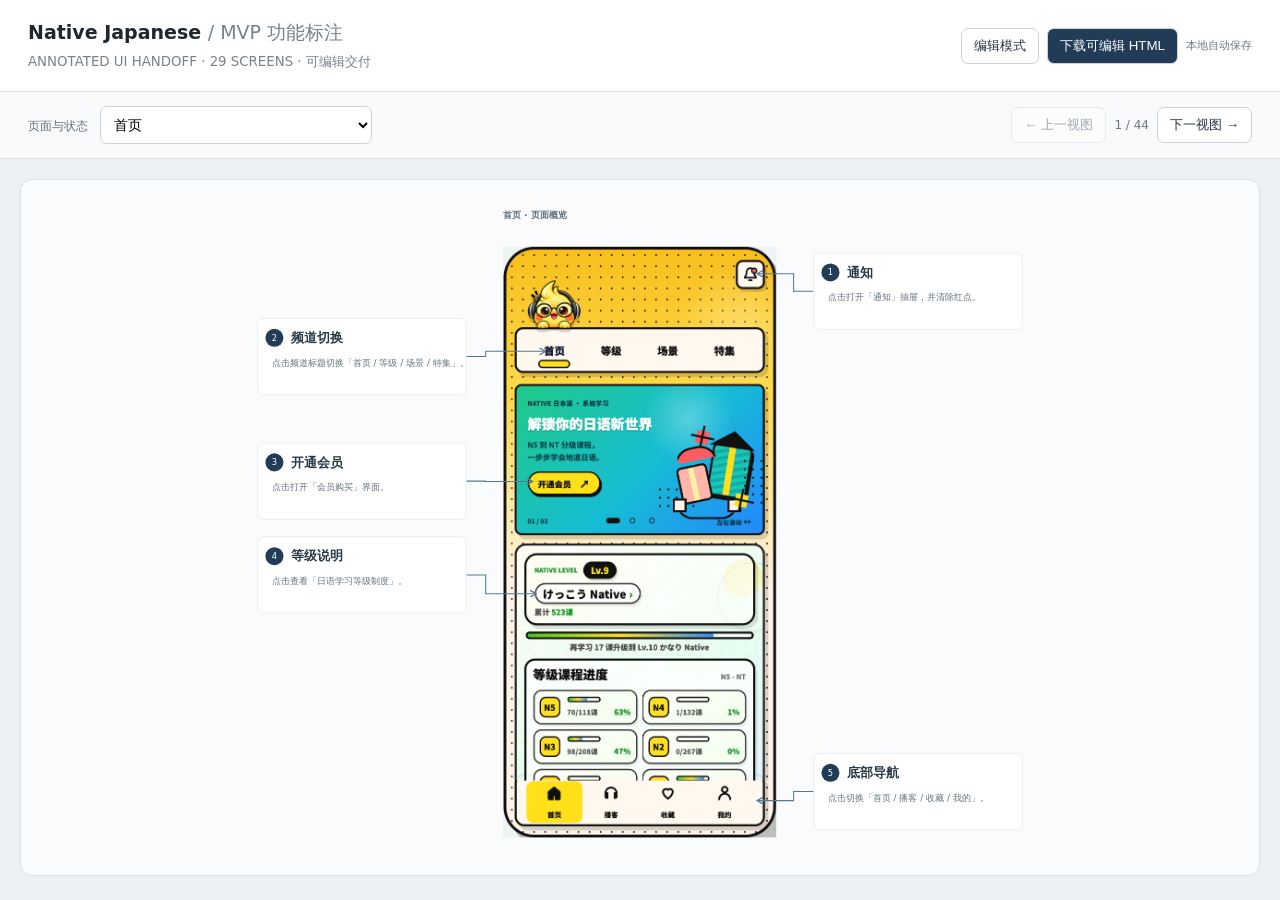
==== annotated-handoff/index.html @ 2d516a08 "Publish latest 44-page handoff and ignore stale legacy annotations" ====
<!doctype html>
<html lang="zh-CN"><head><meta charset="utf-8"><meta name="viewport" content="width=device-width,initial-scale=1"><title>Native Japanese · MVP Annotated UI Handoff</title>
<style>*{box-sizing:border-box}body{margin:0;background:#edf0f3;color:#20262e;font-family:system-ui,-apple-system,"PingFang SC",sans-serif}header{padding:20px 28px;background:#fff;border-bottom:1px solid #ddd;display:flex;align-items:center;justify-content:space-between}h1{font-size:19px;margin:0 0 5px}small{color:#79818d}button{border:1px solid #ccd3da;background:white;border-radius:7px;padding:8px 12px;color:#253342;cursor:pointer}button:hover{background:#edf4ff}button:disabled{opacity:.4;cursor:default}.tools{display:flex;gap:8px;align-items:center;flex-wrap:wrap}.primary{background:#223c58;color:white}main{padding:20px;display:flex;align-items:flex-start;gap:20px}.canvas-wrap{flex:1;min-width:0;background:#fafbfc;border:1px solid #dce1e6;border-radius:12px;overflow:auto}svg{display:block;width:100%;min-width:720px;touch-action:none;user-select:none}aside{width:245px;flex-shrink:0;background:white;border:1px solid #dce1e6;border-radius:12px;padding:18px;position:sticky;top:18px}label{font-size:12px;color:#647180;display:block;margin:16px 0 6px}input,textarea{width:100%;border:1px solid #cdd5dc;padding:9px;font:inherit;font-size:13px;border-radius:6px}textarea{height:84px;resize:vertical}.hint{font-size:12px;color:#707c88;line-height:1.8;margin:15px 0 0}.drag{cursor:move}.handle{cursor:crosshair}#status{font-size:11px;color:#6a7785}body.preview aside,body.preview .edit-only{display:none}body.preview .handle{display:none}@media(max-width:950px){main{display:block}aside{width:100%;position:static;margin-top:15px}header{align-items:flex-start;gap:16px;flex-direction:column}}.screen-nav{padding:14px 28px;background:#f9fafb;border-bottom:1px solid #dce1e6;display:flex;justify-content:space-between;align-items:center;gap:16px}.screen-nav label{display:inline;margin-right:12px}.screen-nav select{font:inherit;font-size:14px;padding:9px;border:1px solid #ccd3da;border-radius:7px;max-width:450px;background:white}#count{font-size:12px;color:#6a7887}body.preview svg{max-height:calc(100vh - 205px);min-height:620px}svg{min-width:800px}#screenTitle{font-size:13px}@media(max-width:950px){.screen-nav{flex-wrap:wrap}.screen-nav select{max-width:70vw}}</style>
</head><body class="preview"><header><div><h1>Native Japanese <span style="font-weight:400;color:#77818c">/ MVP 功能标注</span></h1><small>ANNOTATED UI HANDOFF · 29 SCREENS · 可编辑交付</small></div><div class="tools"><button id="preview">编辑模式</button><button id="add" class="edit-only">＋ 新增</button><button id="save" class="primary">下载可编辑 HTML</button><span id="status">本地自动保存</span></div></header>
<nav class="screen-nav"><div><label for="screenSelect">页面与状态</label><select id="screenSelect"></select></div><div class="tools"><button id="previous">← 上一视图</button><span id="count">2 / 44</span><button id="next">下一视图 →</button><button id="deleteScreen" class="edit-only">删除当前页面</button></div></nav><main><div class="canvas-wrap"><svg id="canvas" viewBox="0 0 1200 1000" xmlns="http://www.w3.org/2000/svg"><defs><marker id="arrow" markerWidth="7" markerHeight="7" refX="5" refY="3.5" orient="auto"><path d="M0 0 L6 3.5 L0 7" fill="none" stroke="#557991" stroke-width="1.2"></path></marker></defs><text id="screenTitle" x="403" y="55" font-size="14" font-weight="600" fill="#5f6f7e">首页 · 下方内容 1</text><image id="screen" x="403" y="95" width="393" height="852" href=""></image><g id="annotations"></g></svg></div>
<aside><strong style="font-size:14px">编辑标注</strong><p class="hint">点击一个标注后编辑。</p><label>编号</label><input id="num" aria-label="编号" disabled=""><label>功能名称</label><input id="title" aria-label="功能名称" disabled=""><label>一句话说明</label><textarea id="desc" aria-label="一句话说明" disabled=""></textarea><div class="tools" style="margin-top:16px"><button id="copy" disabled="">复制</button><button id="remove" disabled="">删除</button></div><p class="hint">拖动框：移动整条标注。<br>拖动编号或文字：单独移动。<br>按住 Shift 拖框：只移动框。<br>选中后拖动三个圆点：调整引线起点、折点和终点。<br>文字在右侧修改；下载 HTML 可保留修改并离线编辑。</p></aside></main>
<script id="initial" type="application/json">[{"id":"home-0","sourceId":"home","title":"首页","group":"学习入口","state":"页面概览","image":"[data-uri]","annotations":[{"id":1,"num":"1","title":"通知","desc":"点击打开「通知」抽屉，并清除红点。","end":[770,135],"target":{"x":335,"y":19,"width":42,"height":42},"box":[850,105,300,110],"numPos":[874,133],"titlePos":[898,139],"descPos":[870,173],"start":[850,160],"bend":[821,160],"uid":"home-0::[data-action=\"open-sheet\"]"},{"id":2,"num":"2","title":"频道切换","desc":"点击频道标题切换「首页 / 等级 / 场景 / 特集」。","end":[462.4473974833337,246.53662371123633],"target":{"x":16,"y":116,"width":361,"height":66},"box":[50,199,300,110],"numPos":[74,227],"titlePos":[98,233],"descPos":[70,267],"start":[350,254],"bend":[378,254],"uid":"home-0::.home-cats"},{"id":3,"num":"3","title":"开通会员","desc":"点击打开「会员购买」界面。","end":[444.1105691720474,433.71510941895804],"target":{"x":37,"y":309.28125,"width":128,"height":38},"box":[50,378.28125,300,110],"numPos":[74,406.28125],"titlePos":[98,412.28125],"descPos":[70,446.28125],"start":[350,433.28125],"bend":[378,433.28125],"uid":"home-0::.member-banner button[data-member-free]"},{"id":4,"num":"4","title":"等级说明","desc":"点击查看「日语学习等级制度」。","end":[449.01451975163843,595.2893657348069],"target":{"x":45,"y":437.28125,"width":153.75,"height":30},"box":[50,513.28125,300,110],"numPos":[74,541.28125],"titlePos":[98,547.28125],"descPos":[70,581.28125],"start":[350,568.28125],"bend":[378,568.28125],"uid":"home-0::.current-level-title"},{"id":5,"num":"5","title":"底部导航","desc":"点击切换「首页 / 播客 / 收藏 / 我的」。","end":[770,893],"target":{"x":16,"y":760,"width":361,"height":76},"box":[850,825,300,110],"numPos":[874,853],"titlePos":[898,859],"descPos":[870,893],"start":[850,880],"bend":[821,880],"uid":"home-0::GLOBAL .tabbar"}]},{"id":"home-1","sourceId":"home","title":"首页","group":"学习入口","state":"下方内容 1","image":"[data-uri]","annotations":[{"id":1,"num":"1","title":"开始学习","desc":"点击进入对应各板块推荐课程。","end":[636.9205823317453,481.9479399681991],"target":{"x":302.328125,"y":378.109375,"width":57.671875,"height":17},"box":[850,436.609375,300,110],"numPos":[874,464.609375],"titlePos":[898,470.609375],"descPos":[870,504.609375],"start":[850,491.609375],"bend":[821,491.609375],"uid":"home-1::.level-today .see-all"}]},{"id":"home-paid-0","sourceId":"home-paid","title":"首页 · 已开通会员","group":"学习入口","state":"页面概览","image":"[data-uri]","annotations":[{"id":1,"num":"1","title":"Banner展示页","desc":"点击下方按键或者向右滑动可看其他页Banner图","end":[548.0902839915198,489.41982786591217],"target":{"x":35,"y":324.28125,"width":105,"height":34},"box":[50,391.28125,300,110],"numPos":[74,419.28125],"titlePos":[98,425.28125],"descPos":[70,459.28125],"start":[350,446.28125],"bend":[378,446.28125],"uid":"home-paid-0::.member-banner button[data-member-paid]"}]},{"id":"course-0","sourceId":"course","title":"等级频道","group":"学习入口","state":"页面概览","image":"[data-uri]","annotations":[{"id":1,"num":"1","title":"筛选课程","desc":"点击展开菜单，按学习状态筛选。\n其他筛选按键同逻辑。","end":[687,472],"target":{"x":213,"y":368,"width":78,"height":36},"box":[850,436,300,110],"numPos":[874,464],"titlePos":[898,470],"descPos":[870,504],"start":[850,456],"bend":[807,456],"uid":"course-0::[data-tool=\"filter\"]"},{"id":2,"num":"2","title":"调整排序","desc":"点击展开菜单，选择推荐或学习顺序。\n其他排序按键同逻辑。","end":[773,490],"target":{"x":299,"y":368,"width":78,"height":36},"box":[850,571,300,110],"numPos":[874,599],"titlePos":[898,605],"descPos":[870,639],"start":[850,626],"bend":[833,626],"uid":"course-0::[data-tool=\"sort\"]"},{"id":3,"num":"3","title":"选择等级","desc":"点击等级卡，进入对应的等级课程列表。","end":[429,589],"target":{"x":16,"y":418,"width":175.5,"height":152},"box":[50,544,300,110],"numPos":[74,572],"titlePos":[98,578],"descPos":[70,612],"start":[350,599],"bend":[378,599],"uid":"course-0::.level-card"}]},{"id":"scene-0","sourceId":"scene","title":"场景频道","group":"学习入口","state":"页面概览","image":"[data-uri]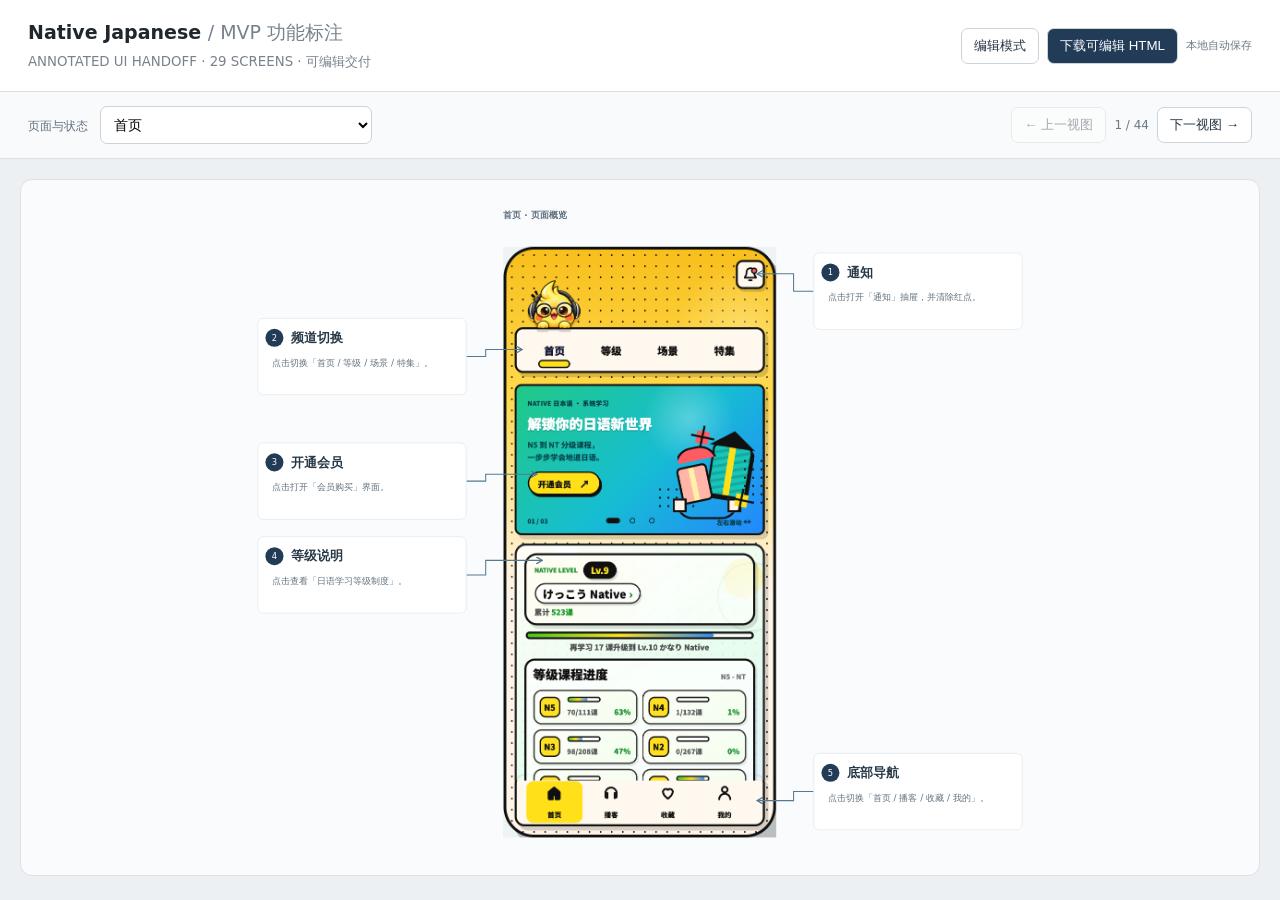
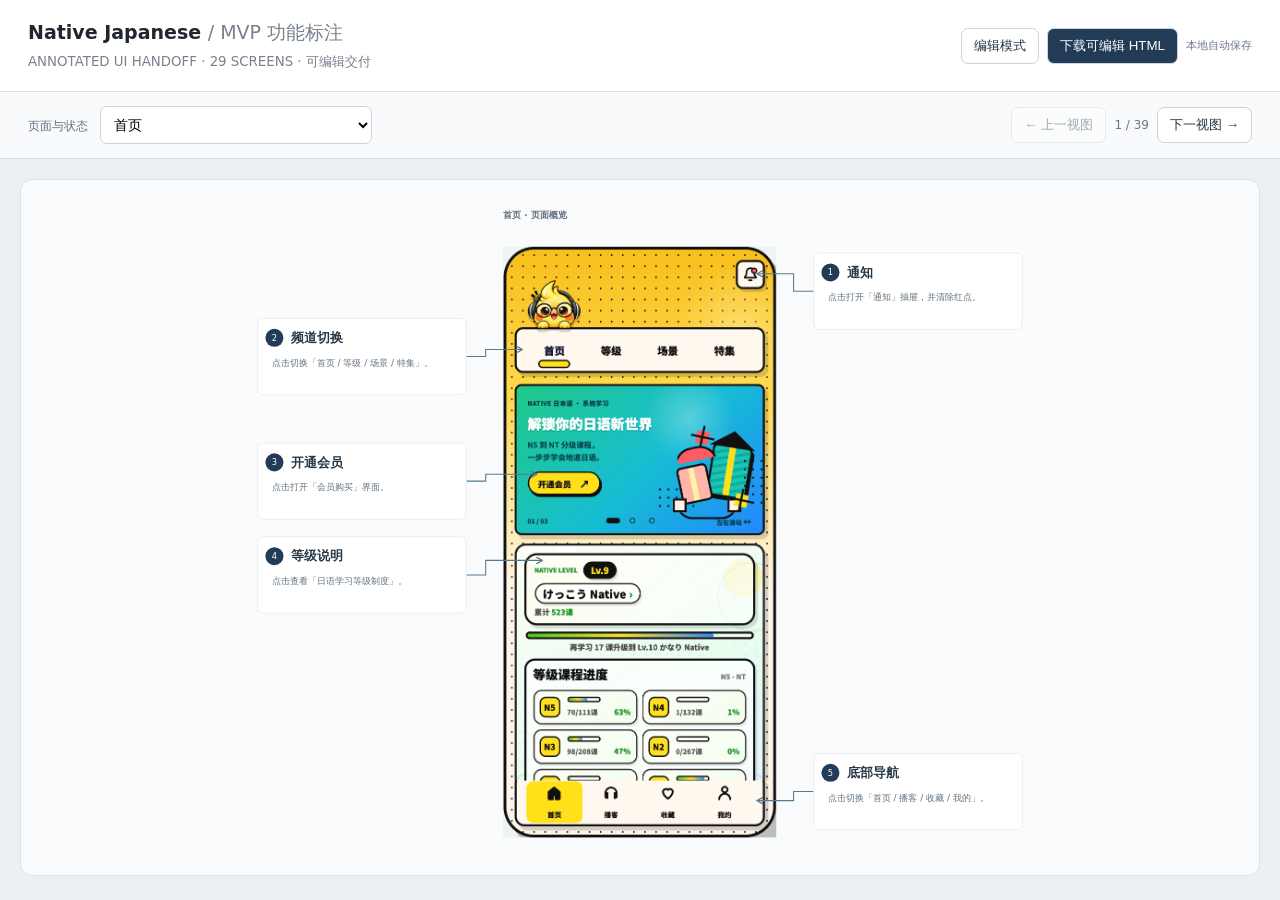
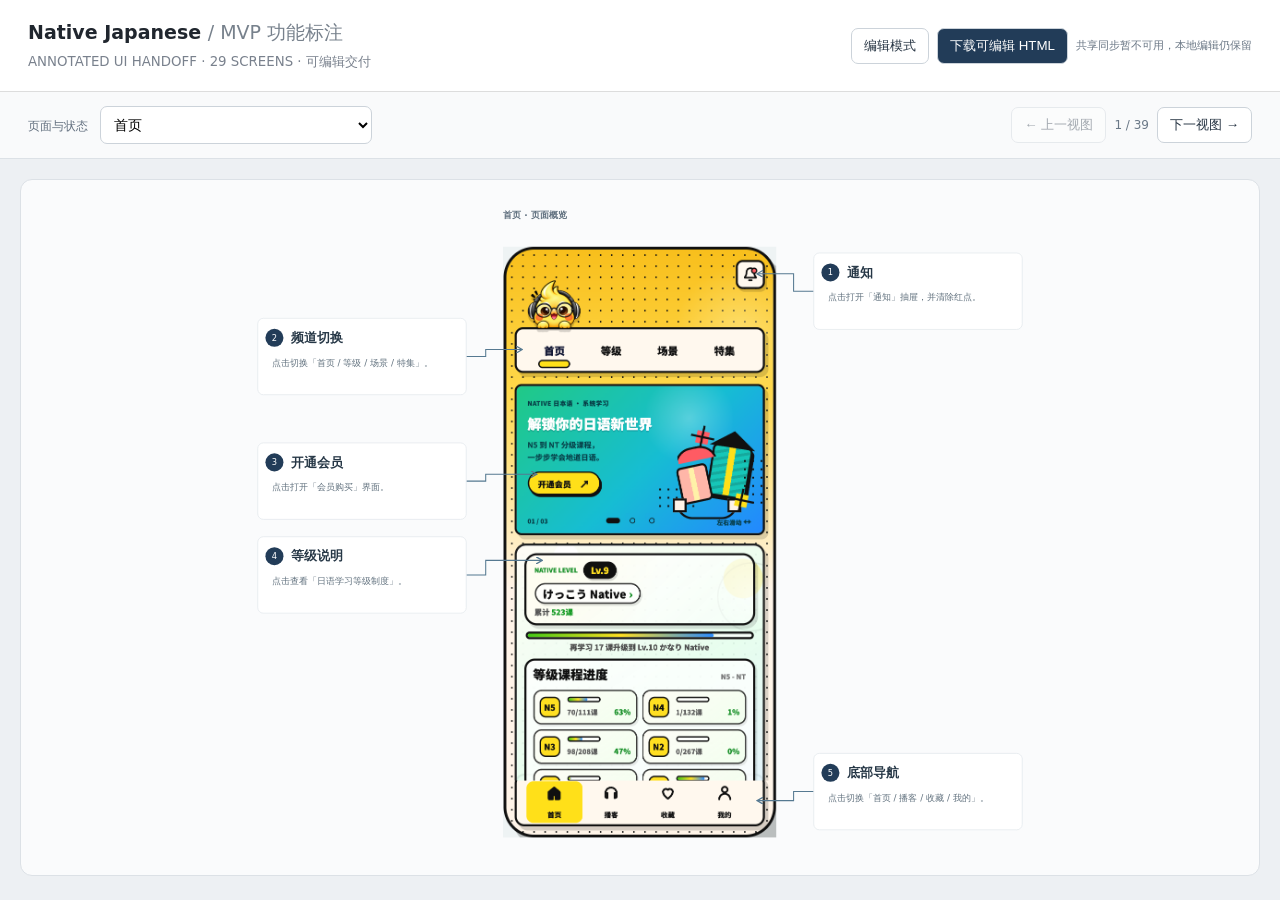
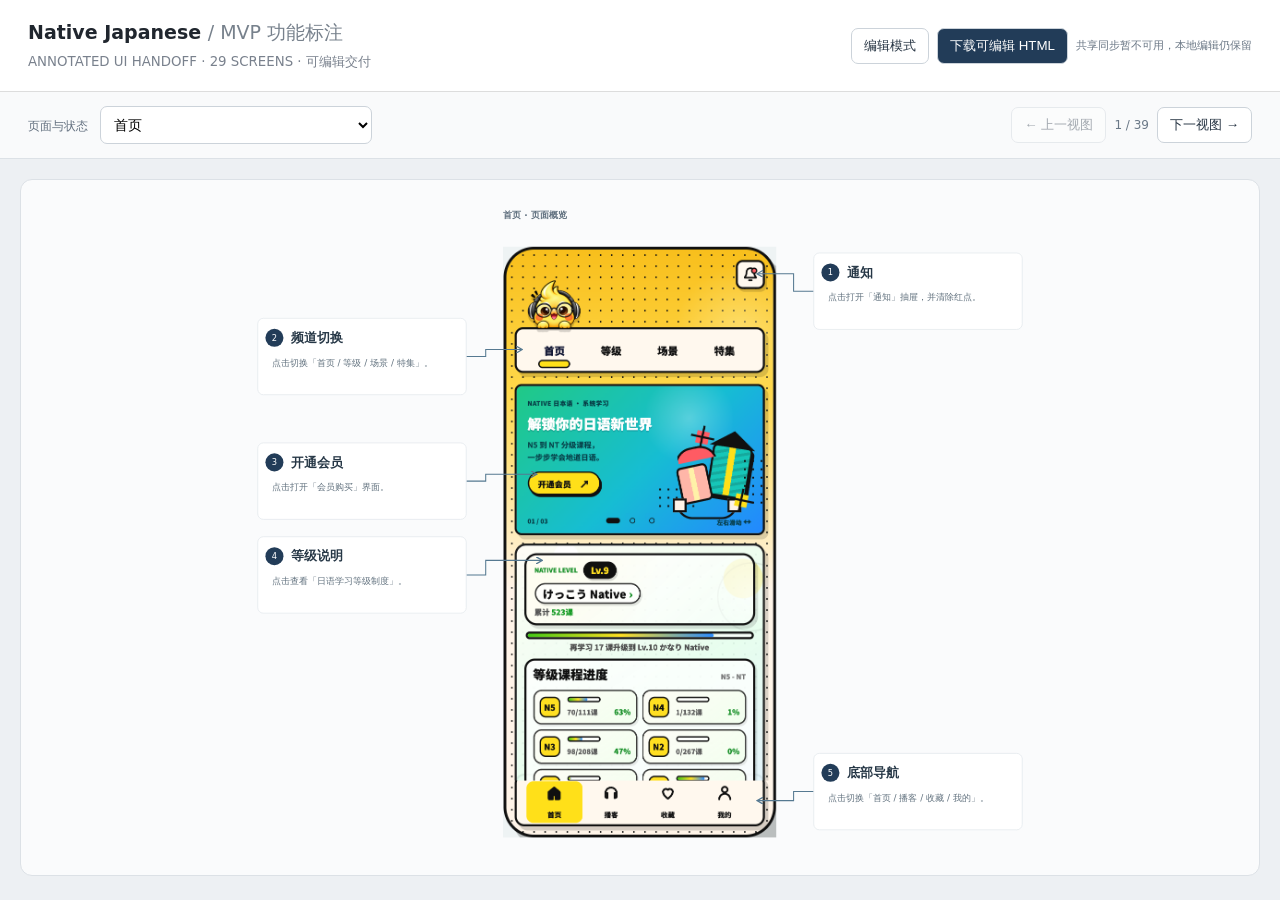
